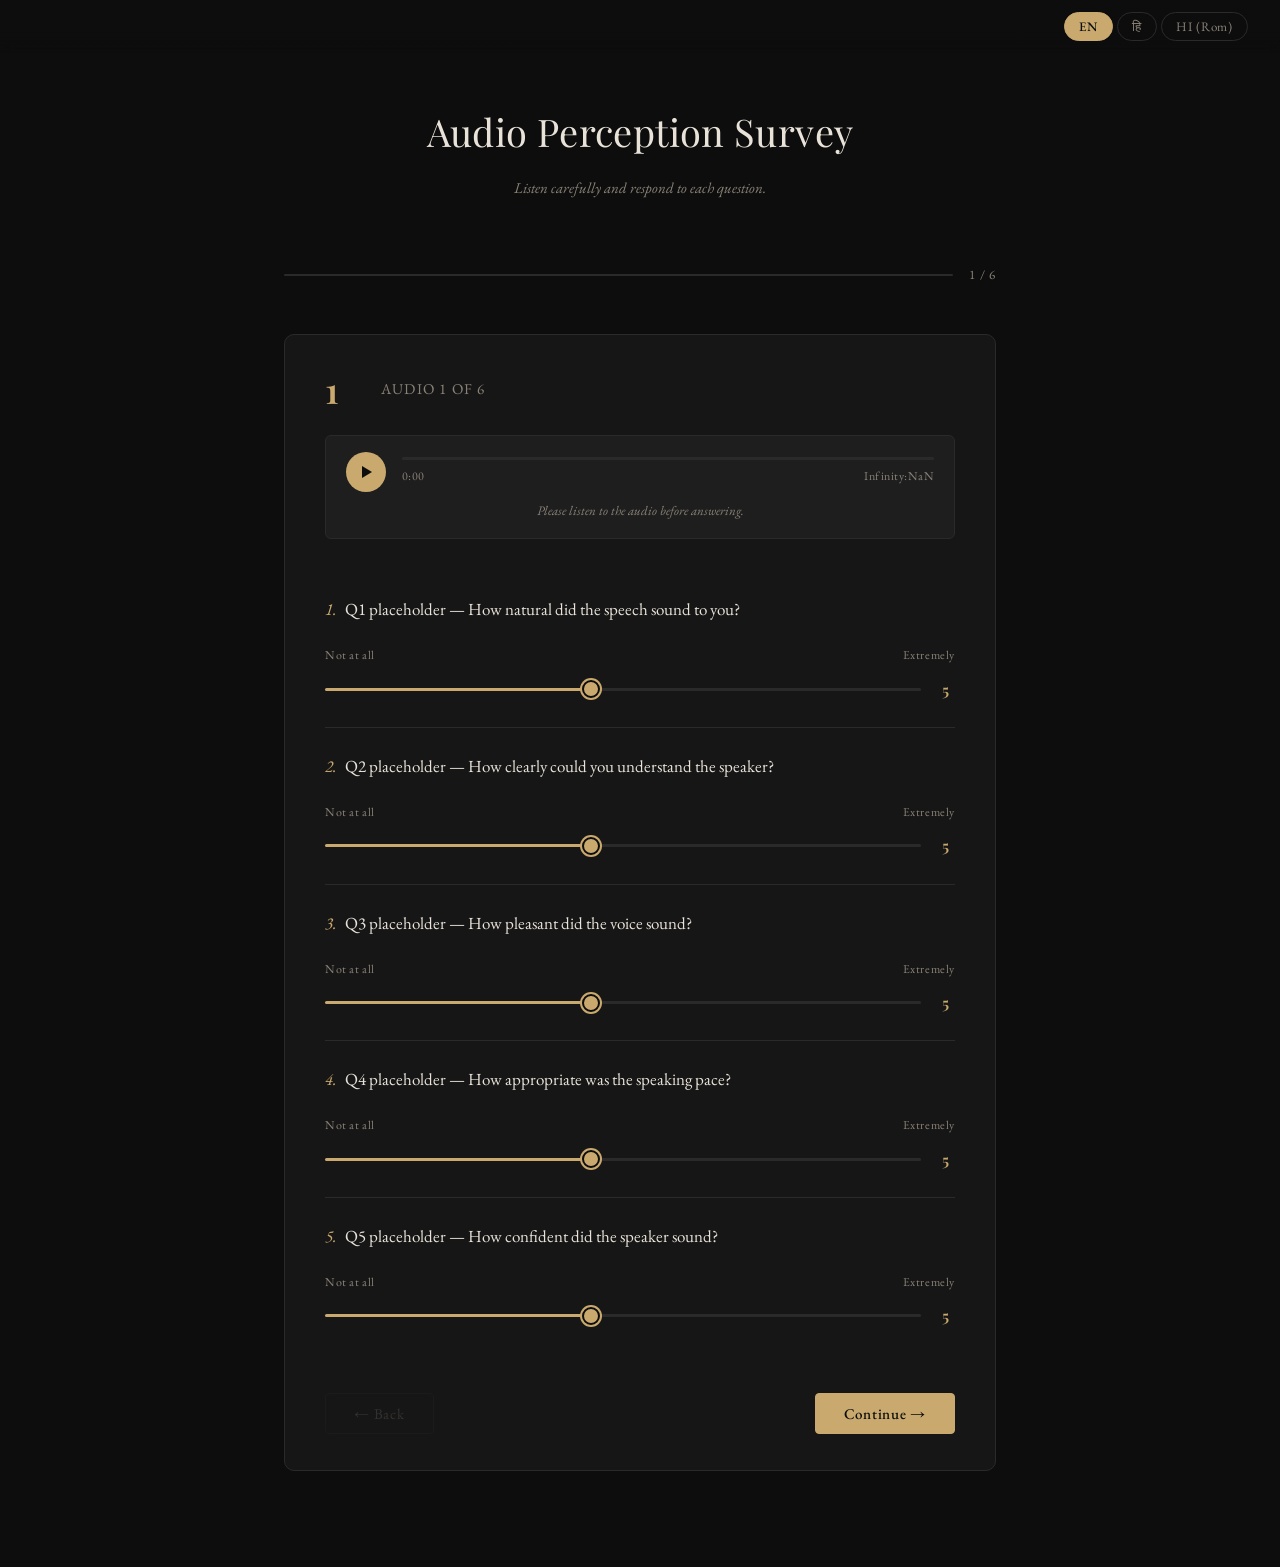
==== index.html @ 690ae93b "project" ====
<!DOCTYPE html>
<html lang="en">
<head>
  <meta charset="UTF-8">
  <meta name="viewport" content="width=device-width, initial-scale=1.0">
  <title>Audio Perception Survey</title>
  <meta name="description" content="Linguistic audio perception survey. Listen to each audio clip and rate it on five perceptual dimensions.">
  <link rel="preconnect" href="https://fonts.googleapis.com">
  <link rel="preconnect" href="https://fonts.gstatic.com" crossorigin>
  <link href="https://fonts.googleapis.com/css2?family=Playfair+Display:ital,wght@0,400;0,600;1,400&family=EB+Garamond:ital,wght@0,400;0,500;1,400&display=swap" rel="stylesheet">
  <link rel="stylesheet" href="style.css">
</head>
<body>

  <!-- Language Toggler -->
  <nav class="lang-bar" role="navigation" aria-label="Language selector">
    <button class="lang-btn active" data-lang="en"    id="lang-en"    aria-label="English">EN</button>
    <button class="lang-btn"        data-lang="hi"    id="lang-hi"    aria-label="Hindi">हि</button>
    <button class="lang-btn"        data-lang="hirom" id="lang-hirom" aria-label="Romanized Hindi">HI (Rom)</button>
  </nav>

  <main class="container" role="main">

    <!-- Header — no version badge shown to participant -->
    <header class="site-header">
      <h1 class="site-title">Audio Perception Survey</h1>
      <p class="site-subtitle">Listen carefully and respond to each question.</p>
    </header>

    <!-- Progress -->
    <div class="progress-wrap" id="progress-wrap">
      <div class="progress-track">
        <div class="progress-fill" id="progress-fill"></div>
      </div>
      <span class="progress-label" id="progress-label">1 / 6</span>
    </div>

    <!-- Audio Card (dynamically rendered) -->
    <div class="audio-card" id="audio-card"></div>

    <!-- Final / Thank You Screen -->
    <div class="final-screen" id="final-screen" role="region" aria-label="Completion screen">
      <h2 class="final-title" id="final-title">Thank you.</h2>
      <p class="final-subtitle" id="final-sub">Your responses have been recorded.</p>
      <button class="download-btn" id="download-btn" style="display:none" aria-label="Download responses as CSV">
        ⬇ Download Responses (CSV)
      </button>
    </div>

  </main>

  <!-- Toast warning -->
  <div class="warning-toast" id="toast" role="alert" aria-live="polite"></div>

  <script src="survey.js"></script>
  <script>
    // Cyclic audio assignment per version:
    //   v1: 11, 22, 33, 41, 52, 63
    //   v2: 12, 23, 31, 42, 53, 61
    //   v3: 13, 21, 32, 43, 51, 62
    var VERSIONS = [
      { version: 1, audios: ['11', '22', '33', '41', '52', '63'] },
      { version: 2, audios: ['12', '23', '31', '42', '53', '61'] },
      { version: 3, audios: ['13', '21', '32', '43', '51', '62'] }
    ];

    // Fisher-Yates shuffle
    function shuffle(arr) {
      var a = arr.slice();
      for (var i = a.length - 1; i > 0; i--) {
        var j = Math.floor(Math.random() * (i + 1));
        var tmp = a[i]; a[i] = a[j]; a[j] = tmp;
      }
      return a;
    }

    var STORAGE_KEY = 'survey_assignment';
    var assigned;

    try {
      var saved = localStorage.getItem(STORAGE_KEY);
      if (saved) {
        // Returning visitor — restore their exact assignment
        assigned = JSON.parse(saved);
      } else {
        // First visit — pick a random version and shuffle audio order
        var pick = VERSIONS[Math.floor(Math.random() * 3)];
        assigned = { version: pick.version, audios: shuffle(pick.audios) };
        localStorage.setItem(STORAGE_KEY, JSON.stringify(assigned));
      }
    } catch (e) {
      // localStorage unavailable — just assign randomly
      var pick = VERSIONS[Math.floor(Math.random() * 3)];
      assigned = { version: pick.version, audios: shuffle(pick.audios) };
    }

    initSurvey(assigned);
  </script>

</body>
</html>
---- style.css ----
@import url('https://fonts.googleapis.com/css2?family=Playfair+Display:ital,wght@0,400;0,600;1,400&family=EB+Garamond:ital,wght@0,400;0,500;1,400&display=swap');

*, *::before, *::after {
  box-sizing: border-box;
  margin: 0;
  padding: 0;
}

:root {
  --bg: #0d0d0d;
  --surface: #161616;
  --surface-2: #1e1e1e;
  --border: #2a2a2a;
  --text-primary: #e8e2d9;
  --text-secondary: #8a8278;
  --accent: #c9a96e;
  --accent-dim: rgba(201, 169, 110, 0.15);
  --font-serif: 'EB Garamond', 'Playfair Display', Georgia, serif;
  --font-display: 'Playfair Display', Georgia, serif;
  --transition: 0.25s ease;
  --radius: 6px;
}

html { scroll-behavior: smooth; }

body {
  background: var(--bg);
  color: var(--text-primary);
  font-family: var(--font-serif);
  font-size: 18px;
  line-height: 1.7;
  min-height: 100vh;
}

/* ── Language Toggler ── */
.lang-bar {
  position: fixed;
  top: 0; left: 0; right: 0;
  z-index: 100;
  display: flex;
  justify-content: flex-end;
  align-items: center;
  gap: 4px;
  padding: 12px 32px;
  background: linear-gradient(to bottom, rgba(13,13,13,0.98) 70%, transparent);
  backdrop-filter: blur(6px);
}

.lang-btn {
  background: none;
  border: 1px solid var(--border);
  color: var(--text-secondary);
  font-family: var(--font-serif);
  font-size: 13px;
  letter-spacing: 0.06em;
  padding: 5px 14px;
  cursor: pointer;
  border-radius: 20px;
  transition: all var(--transition);
}

.lang-btn:hover {
  border-color: var(--accent);
  color: var(--accent);
}

.lang-btn.active {
  background: var(--accent);
  border-color: var(--accent);
  color: #0d0d0d;
  font-weight: 500;
}

/* ── Layout ── */
.container {
  max-width: 760px;
  margin: 0 auto;
  padding: 100px 24px 80px;
}

/* ── Header ── */
.site-header {
  text-align: center;
  margin-bottom: 64px;
}

.site-title {
  font-family: var(--font-display);
  font-size: clamp(26px, 4vw, 38px);
  font-weight: 400;
  color: var(--text-primary);
  letter-spacing: 0.01em;
  margin-bottom: 10px;
}

.site-subtitle {
  font-size: 15px;
  color: var(--text-secondary);
  font-style: italic;
}

/* ── Progress ── */
.progress-wrap {
  display: flex;
  align-items: center;
  gap: 16px;
  margin-bottom: 48px;
}

.progress-track {
  flex: 1;
  height: 2px;
  background: var(--border);
  border-radius: 2px;
  overflow: hidden;
}

.progress-fill {
  height: 100%;
  background: var(--accent);
  border-radius: 2px;
  transition: width 0.5s ease;
  width: 0%;
}

.progress-label {
  font-size: 13px;
  color: var(--text-secondary);
  white-space: nowrap;
  letter-spacing: 0.06em;
}

/* ── Audio Card ── */
.audio-card {
  background: var(--surface);
  border: 1px solid var(--border);
  border-radius: 10px;
  padding: 36px 40px;
  margin-bottom: 16px;
}

.audio-card-header {
  display: flex;
  align-items: center;
  gap: 16px;
  margin-bottom: 28px;
}

.audio-number {
  font-family: var(--font-display);
  font-size: 36px;
  font-weight: 600;
  color: var(--accent);
  line-height: 1;
  min-width: 40px;
}

.audio-card-title {
  font-size: 15px;
  color: var(--text-secondary);
  letter-spacing: 0.08em;
  text-transform: uppercase;
}

/* Custom Audio Player */
.player-wrap {
  background: var(--surface-2);
  border: 1px solid var(--border);
  border-radius: var(--radius);
  padding: 16px 20px;
  margin-bottom: 32px;
}

.player-inner {
  display: flex;
  align-items: center;
  gap: 16px;
}

.play-btn {
  width: 40px; height: 40px;
  border-radius: 50%;
  background: var(--accent);
  border: none;
  cursor: pointer;
  display: flex; align-items: center; justify-content: center;
  flex-shrink: 0;
  transition: transform var(--transition), opacity var(--transition);
}

.play-btn:hover { transform: scale(1.08); opacity: 0.9; }
.play-btn:active { transform: scale(0.96); }

.play-btn svg { display: block; }

.player-timeline {
  flex: 1;
  display: flex;
  flex-direction: column;
  gap: 6px;
}

.timeline-bar {
  width: 100%;
  height: 3px;
  background: var(--border);
  border-radius: 3px;
  cursor: pointer;
  position: relative;
  overflow: hidden;
}

.timeline-progress {
  position: absolute;
  left: 0; top: 0; bottom: 0;
  background: var(--accent);
  border-radius: 3px;
  width: 0%;
  transition: width 0.1s linear;
  pointer-events: none;
}

.timeline-times {
  display: flex;
  justify-content: space-between;
  font-size: 12px;
  color: var(--text-secondary);
  letter-spacing: 0.04em;
}

.listen-note {
  font-size: 13px;
  color: var(--text-secondary);
  font-style: italic;
  text-align: center;
  margin-top: 8px;
}

/* ── Questions ── */
.questions-section {
  margin-top: 4px;
}

.question-item {
  padding: 24px 0;
  border-bottom: 1px solid var(--border);
}

.question-item:last-child { border-bottom: none; }

.question-text {
  font-size: 17px;
  color: var(--text-primary);
  line-height: 1.65;
  margin-bottom: 22px;
}

.question-text .q-num {
  color: var(--accent);
  font-style: italic;
  margin-right: 8px;
}

/* ── Slider ── */
.slider-wrap {
  display: flex;
  flex-direction: column;
  gap: 10px;
}

.slider-labels {
  display: flex;
  justify-content: space-between;
  font-size: 12px;
  color: var(--text-secondary);
  letter-spacing: 0.05em;
}

.slider-row {
  display: flex;
  align-items: center;
  gap: 14px;
}

.slider {
  -webkit-appearance: none;
  appearance: none;
  flex: 1;
  height: 3px;
  border-radius: 3px;
  background: linear-gradient(to right, var(--accent) 0%, var(--accent) 50%, var(--border) 50%, var(--border) 100%);
  outline: none;
  cursor: pointer;
  transition: background 0.1s;
}

.slider::-webkit-slider-thumb {
  -webkit-appearance: none;
  appearance: none;
  width: 18px; height: 18px;
  border-radius: 50%;
  background: var(--accent);
  border: 2px solid var(--bg);
  box-shadow: 0 0 0 2px var(--accent);
  cursor: pointer;
  transition: transform var(--transition);
}

.slider::-webkit-slider-thumb:hover { transform: scale(1.2); }
.slider::-moz-range-thumb {
  width: 18px; height: 18px;
  border-radius: 50%;
  background: var(--accent);
  border: 2px solid var(--bg);
  box-shadow: 0 0 0 2px var(--accent);
  cursor: pointer;
}

.slider-value {
  font-family: var(--font-display);
  font-size: 16px;
  font-weight: 600;
  color: var(--accent);
  min-width: 20px;
  text-align: center;
}

/* ── Navigation buttons ── */
.nav-wrap {
  display: flex;
  justify-content: space-between;
  align-items: center;
  margin-top: 40px;
  gap: 16px;
}

.nav-btn {
  background: none;
  border: 1px solid var(--border);
  color: var(--text-secondary);
  font-family: var(--font-serif);
  font-size: 15px;
  padding: 10px 28px;
  border-radius: 4px;
  cursor: pointer;
  letter-spacing: 0.05em;
  transition: all var(--transition);
  display: flex; align-items: center; gap: 8px;
}

.nav-btn:hover:not(:disabled) {
  border-color: var(--accent);
  color: var(--accent);
}

.nav-btn:disabled {
  opacity: 0.25;
  cursor: not-allowed;
}

.nav-btn.primary {
  background: var(--accent);
  border-color: var(--accent);
  color: #0d0d0d;
  font-weight: 500;
}

.nav-btn.primary:hover { opacity: 0.88; }

/* ── Thank You / Final Screen ── */
.final-screen {
  display: none;
  text-align: center;
  padding: 80px 0;
}

.final-screen.visible { display: block; }

.final-title {
  font-family: var(--font-display);
  font-size: 36px;
  font-weight: 400;
  margin-bottom: 16px;
  color: var(--text-primary);
}

.final-subtitle {
  color: var(--text-secondary);
  font-style: italic;
  margin-bottom: 40px;
}

.download-btn {
  display: inline-flex;
  align-items: center;
  gap: 10px;
  background: var(--accent);
  color: #0d0d0d;
  border: none;
  font-family: var(--font-serif);
  font-size: 15px;
  font-weight: 500;
  padding: 13px 32px;
  border-radius: 4px;
  cursor: pointer;
  letter-spacing: 0.06em;
  transition: opacity var(--transition);
}

.download-btn:hover { opacity: 0.88; }

/* ── Unanswered warning ── */
.warning-toast {
  position: fixed;
  bottom: 32px; left: 50%; transform: translateX(-50%);
  background: #2a1a0e;
  border: 1px solid var(--accent);
  color: var(--accent);
  font-size: 14px;
  padding: 10px 24px;
  border-radius: 4px;
  opacity: 0;
  pointer-events: none;
  transition: opacity 0.3s ease;
  white-space: nowrap;
}

.warning-toast.show { opacity: 1; }

/* ── Responsive ── */
@media (max-width: 600px) {
  .audio-card { padding: 24px 20px; }
  .lang-bar { padding: 10px 16px; gap: 6px; }
  .lang-btn { font-size: 12px; padding: 4px 10px; }
}
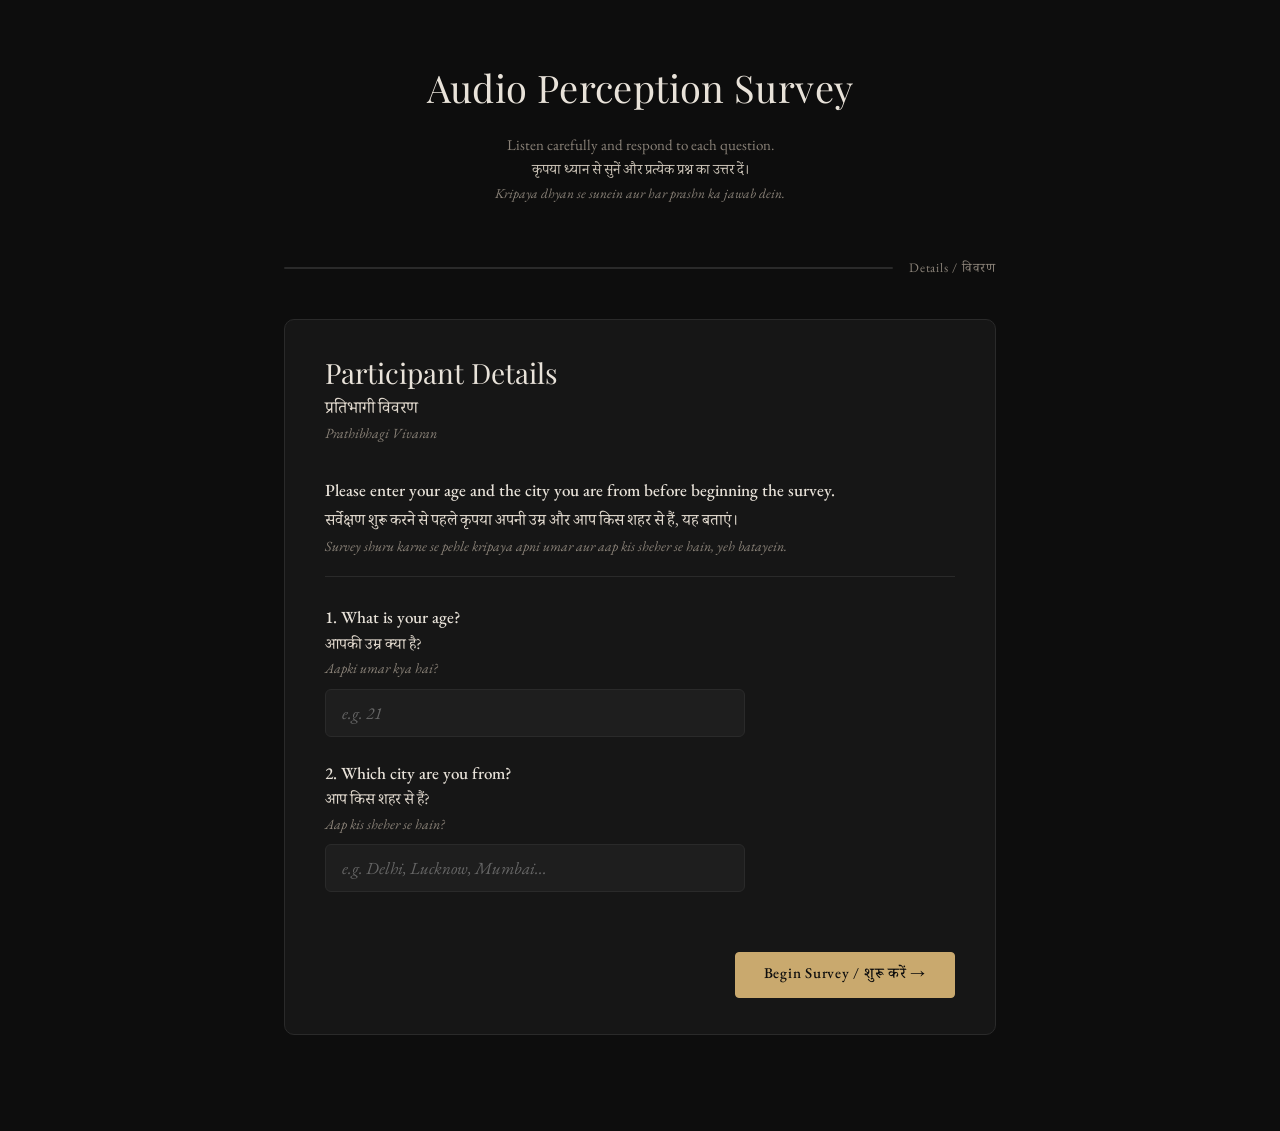
==== commit 8e65be96: "Adding questions" ====
--- a/index.html
+++ b/index.html
@@ -7,24 +7,21 @@
   <meta name="description" content="Linguistic audio perception survey. Listen to each audio clip and rate it on five perceptual dimensions.">
   <link rel="preconnect" href="https://fonts.googleapis.com">
   <link rel="preconnect" href="https://fonts.gstatic.com" crossorigin>
-  <link href="https://fonts.googleapis.com/css2?family=Playfair+Display:ital,wght@0,400;0,600;1,400&family=EB+Garamond:ital,wght@0,400;0,500;1,400&display=swap" rel="stylesheet">
+  <link href="https://fonts.googleapis.com/css2?family=EB+Garamond:ital,wght@0,400;0,500;1,400&family=Noto+Serif+Devanagari:wght@400;500;600&family=Playfair+Display:ital,wght@0,400;0,600;1,400&display=swap" rel="stylesheet">
   <link rel="stylesheet" href="style.css">
 </head>
 <body>
-
-  <!-- Language Toggler -->
-  <nav class="lang-bar" role="navigation" aria-label="Language selector">
-    <button class="lang-btn active" data-lang="en"    id="lang-en"    aria-label="English">EN</button>
-    <button class="lang-btn"        data-lang="hi"    id="lang-hi"    aria-label="Hindi">हि</button>
-    <button class="lang-btn"        data-lang="hirom" id="lang-hirom" aria-label="Romanized Hindi">HI (Rom)</button>
-  </nav>
 
   <main class="container" role="main">
 
     <!-- Header — no version badge shown to participant -->
     <header class="site-header">
       <h1 class="site-title">Audio Perception Survey</h1>
-      <p class="site-subtitle">Listen carefully and respond to each question.</p>
+      <p class="site-subtitle">
+        Listen carefully and respond to each question.<br>
+        <span class="sub-hi">कृपया ध्यान से सुनें और प्रत्येक प्रश्न का उत्तर दें।</span><br>
+        <span class="sub-hirom">Kripaya dhyan se sunein aur har prashn ka jawab dein.</span>
+      </p>
     </header>
 
     <!-- Progress -->
@@ -32,10 +29,10 @@
       <div class="progress-track">
         <div class="progress-fill" id="progress-fill"></div>
       </div>
-      <span class="progress-label" id="progress-label">1 / 6</span>
+      <span class="progress-label" id="progress-label">Details / विवरण</span>
     </div>
 
-    <!-- Audio Card (dynamically rendered) -->
+    <!-- Audio Card (dynamically rendered: Demographics then Audio clips) -->
     <div class="audio-card" id="audio-card"></div>
 
     <!-- Final / Thank You Screen -->
--- a/style.css
+++ b/style.css
@@ -1,4 +1,4 @@
-@import url('https://fonts.googleapis.com/css2?family=Playfair+Display:ital,wght@0,400;0,600;1,400&family=EB+Garamond:ital,wght@0,400;0,500;1,400&display=swap');
+@import url('https://fonts.googleapis.com/css2?family=EB+Garamond:ital,wght@0,400;0,500;1,400&family=Noto+Serif+Devanagari:wght@400;500;600&family=Playfair+Display:ital,wght@0,400;0,600;1,400&display=swap');
 
 *, *::before, *::after {
   box-sizing: border-box;
@@ -15,7 +15,7 @@
   --text-secondary: #8a8278;
   --accent: #c9a96e;
   --accent-dim: rgba(201, 169, 110, 0.15);
-  --font-serif: 'EB Garamond', 'Playfair Display', Georgia, serif;
+  --font-serif: 'EB Garamond', 'Noto Serif Devanagari', Georgia, serif;
   --font-display: 'Playfair Display', Georgia, serif;
   --transition: 0.25s ease;
   --radius: 6px;
@@ -32,56 +32,17 @@
   min-height: 100vh;
 }
 
-/* ── Language Toggler ── */
-.lang-bar {
-  position: fixed;
-  top: 0; left: 0; right: 0;
-  z-index: 100;
-  display: flex;
-  justify-content: flex-end;
-  align-items: center;
-  gap: 4px;
-  padding: 12px 32px;
-  background: linear-gradient(to bottom, rgba(13,13,13,0.98) 70%, transparent);
-  backdrop-filter: blur(6px);
-}
-
-.lang-btn {
-  background: none;
-  border: 1px solid var(--border);
-  color: var(--text-secondary);
-  font-family: var(--font-serif);
-  font-size: 13px;
-  letter-spacing: 0.06em;
-  padding: 5px 14px;
-  cursor: pointer;
-  border-radius: 20px;
-  transition: all var(--transition);
-}
-
-.lang-btn:hover {
-  border-color: var(--accent);
-  color: var(--accent);
-}
-
-.lang-btn.active {
-  background: var(--accent);
-  border-color: var(--accent);
-  color: #0d0d0d;
-  font-weight: 500;
-}
-
 /* ── Layout ── */
 .container {
   max-width: 760px;
   margin: 0 auto;
-  padding: 100px 24px 80px;
+  padding: 56px 24px 80px;
 }
 
 /* ── Header ── */
 .site-header {
   text-align: center;
-  margin-bottom: 64px;
+  margin-bottom: 52px;
 }
 
 .site-title {
@@ -90,13 +51,24 @@
   font-weight: 400;
   color: var(--text-primary);
   letter-spacing: 0.01em;
-  margin-bottom: 10px;
+  margin-bottom: 12px;
 }
 
 .site-subtitle {
   font-size: 15px;
   color: var(--text-secondary);
+  line-height: 1.6;
+}
+
+.site-subtitle .sub-hi {
+  color: #c8c0b4;
+  font-size: 14.5px;
+}
+
+.site-subtitle .sub-hirom {
+  color: var(--text-secondary);
   font-style: italic;
+  font-size: 13.5px;
 }
 
 /* ── Progress ── */
@@ -104,7 +76,7 @@
   display: flex;
   align-items: center;
   gap: 16px;
-  margin-bottom: 48px;
+  margin-bottom: 40px;
 }
 
 .progress-track {
@@ -130,7 +102,7 @@
   letter-spacing: 0.06em;
 }
 
-/* ── Audio Card ── */
+/* ── Card (Audio & Demographics) ── */
 .audio-card {
   background: var(--surface);
   border: 1px solid var(--border);
@@ -155,11 +127,22 @@
   min-width: 40px;
 }
 
+.audio-card-titles {
+  display: flex;
+  flex-direction: column;
+  gap: 2px;
+}
+
 .audio-card-title {
   font-size: 15px;
   color: var(--text-secondary);
   letter-spacing: 0.08em;
   text-transform: uppercase;
+}
+
+.audio-card-subtitle-hi {
+  font-size: 13px;
+  color: #9c9489;
 }
 
 /* Custom Audio Player */
@@ -229,36 +212,170 @@
 }
 
 .listen-note {
-  font-size: 13px;
-  color: var(--text-secondary);
-  font-style: italic;
+  font-size: 13.5px;
+  color: var(--text-secondary);
   text-align: center;
-  margin-top: 8px;
+  margin-top: 10px;
+  line-height: 1.5;
+}
+
+.listen-note span {
+  font-size: 12.5px;
+  color: #9c9489;
 }
 
 /* ── Questions ── */
 .questions-section {
-  margin-top: 4px;
+  margin-top: 8px;
 }
 
 .question-item {
-  padding: 24px 0;
+  padding: 26px 0;
   border-bottom: 1px solid var(--border);
 }
 
 .question-item:last-child { border-bottom: none; }
 
-.question-text {
-  font-size: 17px;
-  color: var(--text-primary);
-  line-height: 1.65;
-  margin-bottom: 22px;
-}
-
-.question-text .q-num {
+.question-header {
+  display: flex;
+  align-items: flex-start;
+  gap: 12px;
+  margin-bottom: 18px;
+}
+
+.question-header .q-num {
+  font-family: var(--font-display);
+  font-size: 20px;
   color: var(--accent);
   font-style: italic;
-  margin-right: 8px;
+  line-height: 1.35;
+  flex-shrink: 0;
+}
+
+.q-multilang {
+  display: flex;
+  flex-direction: column;
+  gap: 4px;
+}
+
+.q-en {
+  font-size: 17px;
+  color: var(--text-primary);
+  font-weight: 500;
+  line-height: 1.45;
+}
+
+.q-hi {
+  font-size: 16px;
+  color: #dfd7cc;
+  line-height: 1.45;
+}
+
+.q-hirom {
+  font-size: 14px;
+  color: var(--text-secondary);
+  font-style: italic;
+  line-height: 1.45;
+}
+
+/* ── Demographics Card ── */
+.demographics-card-inner {
+  display: flex;
+  flex-direction: column;
+}
+
+.demographics-header {
+  margin-bottom: 16px;
+}
+
+.demographics-title {
+  font-family: var(--font-display);
+  font-size: 28px;
+  font-weight: 400;
+  color: var(--text-primary);
+  line-height: 1.2;
+}
+
+.demographics-sub-hi {
+  font-size: 17px;
+  color: #dfd7cc;
+  margin-top: 4px;
+}
+
+.demographics-sub-hirom {
+  font-size: 14px;
+  color: var(--text-secondary);
+  font-style: italic;
+}
+
+.demographics-intro {
+  margin: 16px 0 28px;
+  padding-bottom: 20px;
+  border-bottom: 1px solid var(--border);
+  display: flex;
+  flex-direction: column;
+  gap: 5px;
+}
+
+.demographics-body {
+  display: flex;
+  flex-direction: column;
+  gap: 24px;
+  margin-bottom: 24px;
+}
+
+.demographics-field {
+  display: flex;
+  flex-direction: column;
+  gap: 10px;
+}
+
+.demographics-label {
+  display: flex;
+  flex-direction: column;
+  gap: 3px;
+  cursor: pointer;
+}
+
+.demographics-label .q-en {
+  font-size: 17px;
+  color: var(--text-primary);
+  font-weight: 500;
+}
+
+.demographics-label .q-hi {
+  font-size: 15.5px;
+  color: #dfd7cc;
+}
+
+.demographics-label .q-hirom {
+  font-size: 14px;
+  color: var(--text-secondary);
+  font-style: italic;
+}
+
+.demographics-input {
+  width: 100%;
+  max-width: 420px;
+  background: var(--surface-2);
+  border: 1px solid var(--border);
+  color: var(--text-primary);
+  font-family: var(--font-serif);
+  font-size: 17px;
+  padding: 12px 16px;
+  border-radius: var(--radius);
+  outline: none;
+  transition: border-color var(--transition), box-shadow var(--transition);
+}
+
+.demographics-input:focus {
+  border-color: var(--accent);
+  box-shadow: 0 0 0 1px var(--accent);
+}
+
+.demographics-input::placeholder {
+  color: #666;
+  font-style: italic;
 }
 
 /* ── Slider ── */
@@ -271,9 +388,9 @@
 .slider-labels {
   display: flex;
   justify-content: space-between;
-  font-size: 12px;
-  color: var(--text-secondary);
-  letter-spacing: 0.05em;
+  font-size: 12.5px;
+  color: var(--text-secondary);
+  letter-spacing: 0.03em;
 }
 
 .slider-row {
@@ -330,7 +447,7 @@
   display: flex;
   justify-content: space-between;
   align-items: center;
-  margin-top: 40px;
+  margin-top: 36px;
   gap: 16px;
 }
 
@@ -382,12 +499,13 @@
   font-weight: 400;
   margin-bottom: 16px;
   color: var(--text-primary);
+  line-height: 1.3;
 }
 
 .final-subtitle {
   color: var(--text-secondary);
-  font-style: italic;
   margin-bottom: 40px;
+  line-height: 1.6;
 }
 
 .download-btn {
@@ -423,6 +541,7 @@
   pointer-events: none;
   transition: opacity 0.3s ease;
   white-space: nowrap;
+  z-index: 1000;
 }
 
 .warning-toast.show { opacity: 1; }
@@ -430,6 +549,6 @@
 /* ── Responsive ── */
 @media (max-width: 600px) {
   .audio-card { padding: 24px 20px; }
-  .lang-bar { padding: 10px 16px; gap: 6px; }
-  .lang-btn { font-size: 12px; padding: 4px 10px; }
-}
+  .demographics-input { max-width: 100%; }
+  .container { padding: 36px 16px 60px; }
+}
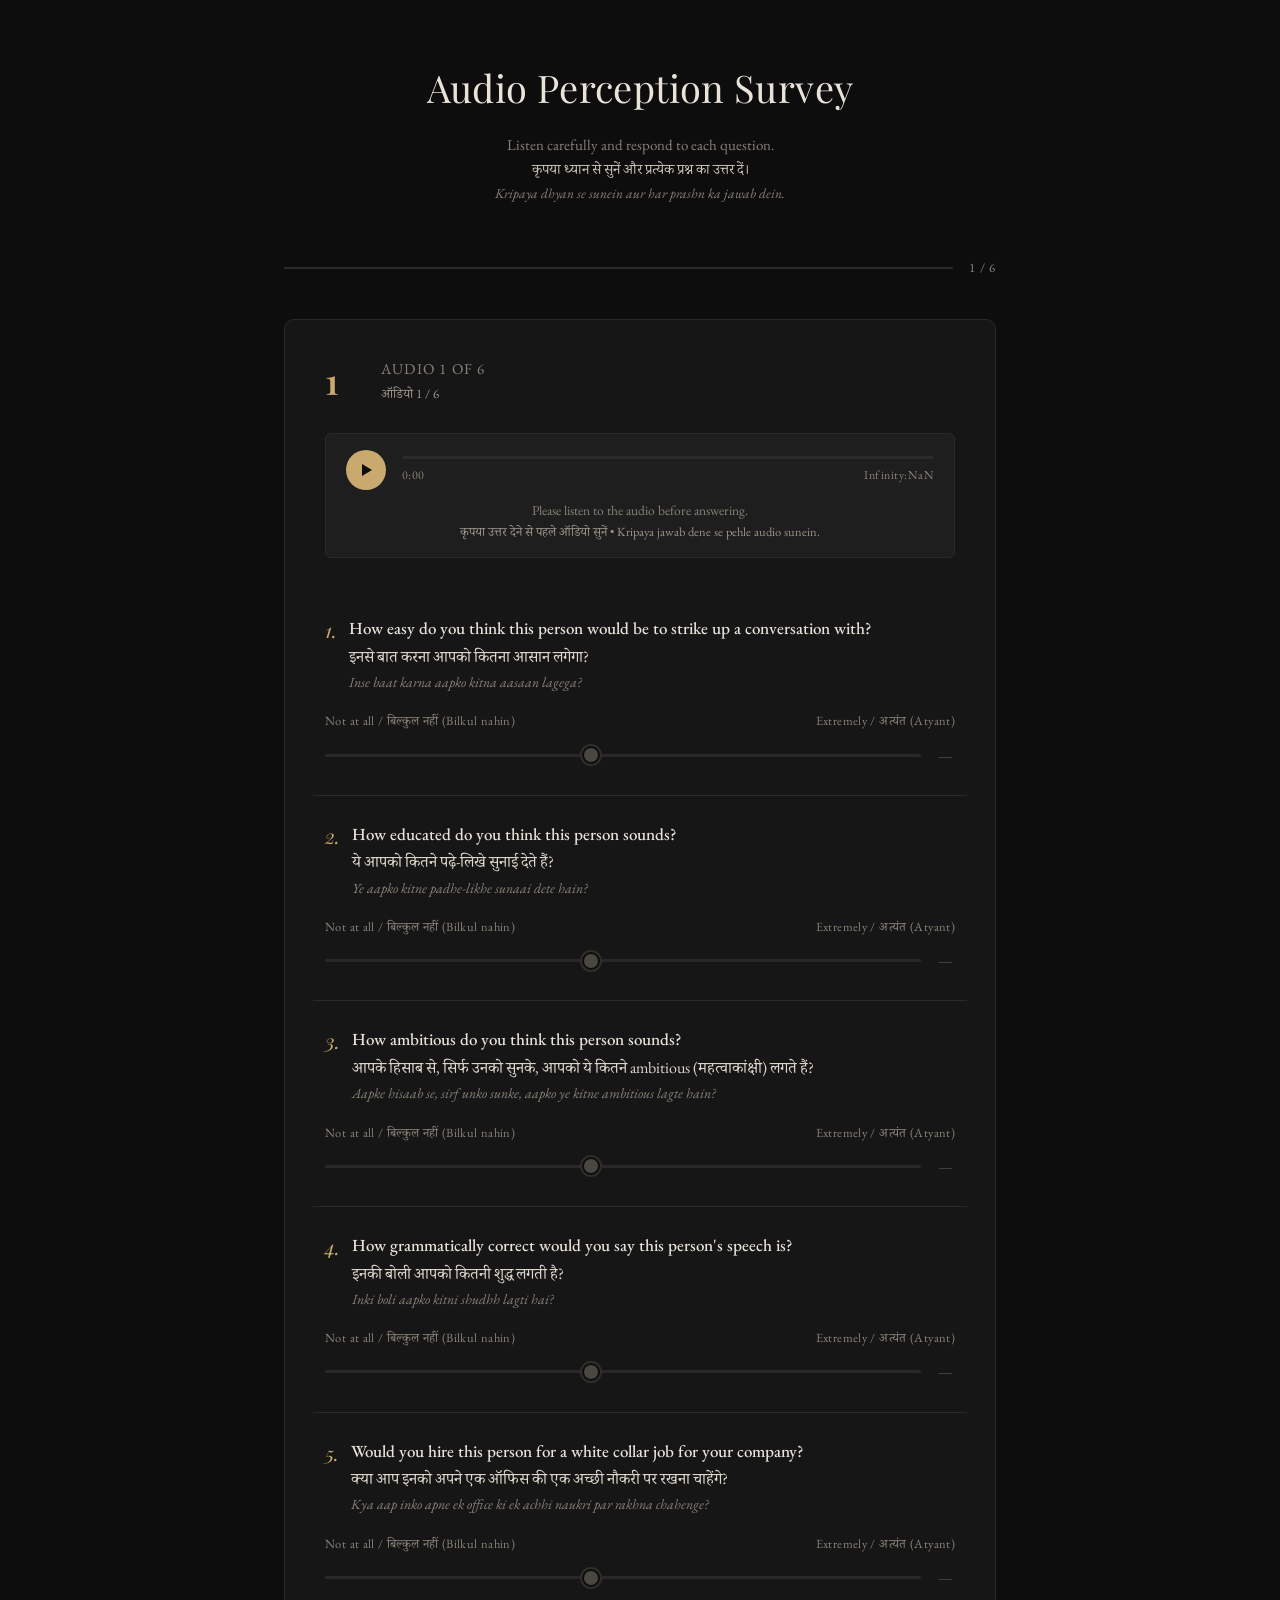
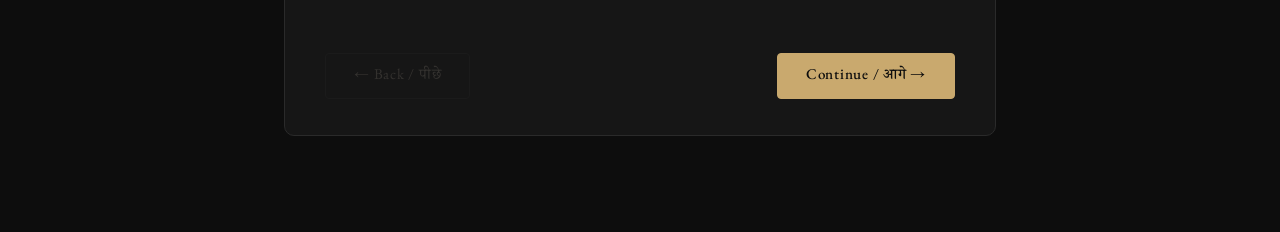
==== commit 93b649b9: "participant details to back" ====
--- a/index.html
+++ b/index.html
@@ -29,7 +29,7 @@
       <div class="progress-track">
         <div class="progress-fill" id="progress-fill"></div>
       </div>
-      <span class="progress-label" id="progress-label">Details / विवरण</span>
+      <span class="progress-label" id="progress-label">1 / 6</span>
     </div>
 
     <!-- Audio Card (dynamically rendered: Demographics then Audio clips) -->
--- a/style.css
+++ b/style.css
@@ -230,11 +230,23 @@
 }
 
 .question-item {
-  padding: 26px 0;
+  padding: 26px 12px;
+  margin: 0 -12px;
   border-bottom: 1px solid var(--border);
+  transition: background 0.3s ease;
 }
 
 .question-item:last-child { border-bottom: none; }
+
+.question-item.highlight-unanswered {
+  animation: pulse-unanswered 0.8s ease;
+}
+
+@keyframes pulse-unanswered {
+  0% { background: transparent; }
+  35% { background: rgba(201, 169, 110, 0.12); border-radius: var(--radius); }
+  100% { background: transparent; }
+}
 
 .question-header {
   display: flex;
@@ -424,6 +436,7 @@
 }
 
 .slider::-webkit-slider-thumb:hover { transform: scale(1.2); }
+
 .slider::-moz-range-thumb {
   width: 18px; height: 18px;
   border-radius: 50%;
@@ -431,6 +444,36 @@
   border: 2px solid var(--bg);
   box-shadow: 0 0 0 2px var(--accent);
   cursor: pointer;
+  transition: transform var(--transition);
+}
+
+.slider::-moz-range-thumb:hover { transform: scale(1.2); }
+
+/* ── Untouched / Discoloured Slider ── */
+.slider.untouched {
+  background: #282828 !important;
+}
+
+.slider.untouched::-webkit-slider-thumb {
+  background: #4a4742 !important;
+  box-shadow: 0 0 0 2px #302e2b !important;
+  border: 2px solid var(--bg) !important;
+}
+
+.slider.untouched::-webkit-slider-thumb:hover {
+  background: #5c5852 !important;
+  box-shadow: 0 0 0 2px #44403a !important;
+}
+
+.slider.untouched::-moz-range-thumb {
+  background: #4a4742 !important;
+  box-shadow: 0 0 0 2px #302e2b !important;
+  border: 2px solid var(--bg) !important;
+}
+
+.slider.untouched::-moz-range-thumb:hover {
+  background: #5c5852 !important;
+  box-shadow: 0 0 0 2px #44403a !important;
 }
 
 .slider-value {
@@ -440,6 +483,14 @@
   color: var(--accent);
   min-width: 20px;
   text-align: center;
+  transition: color var(--transition);
+}
+
+.slider-value.untouched {
+  color: var(--text-secondary);
+  font-family: var(--font-serif);
+  font-weight: 400;
+  opacity: 0.45;
 }
 
 /* ── Navigation buttons ── */
@@ -482,7 +533,12 @@
   font-weight: 500;
 }
 
-.nav-btn.primary:hover { opacity: 0.88; }
+.nav-btn.primary:hover:not(:disabled) {
+  background: var(--accent);
+  border-color: var(--accent);
+  color: #0d0d0d !important;
+  opacity: 0.88;
+}
 
 /* ── Thank You / Final Screen ── */
 .final-screen {
@@ -525,7 +581,10 @@
   transition: opacity var(--transition);
 }
 
-.download-btn:hover { opacity: 0.88; }
+.download-btn:hover {
+  opacity: 0.88;
+  color: #0d0d0d;
+}
 
 /* ── Unanswered warning ── */
 .warning-toast {
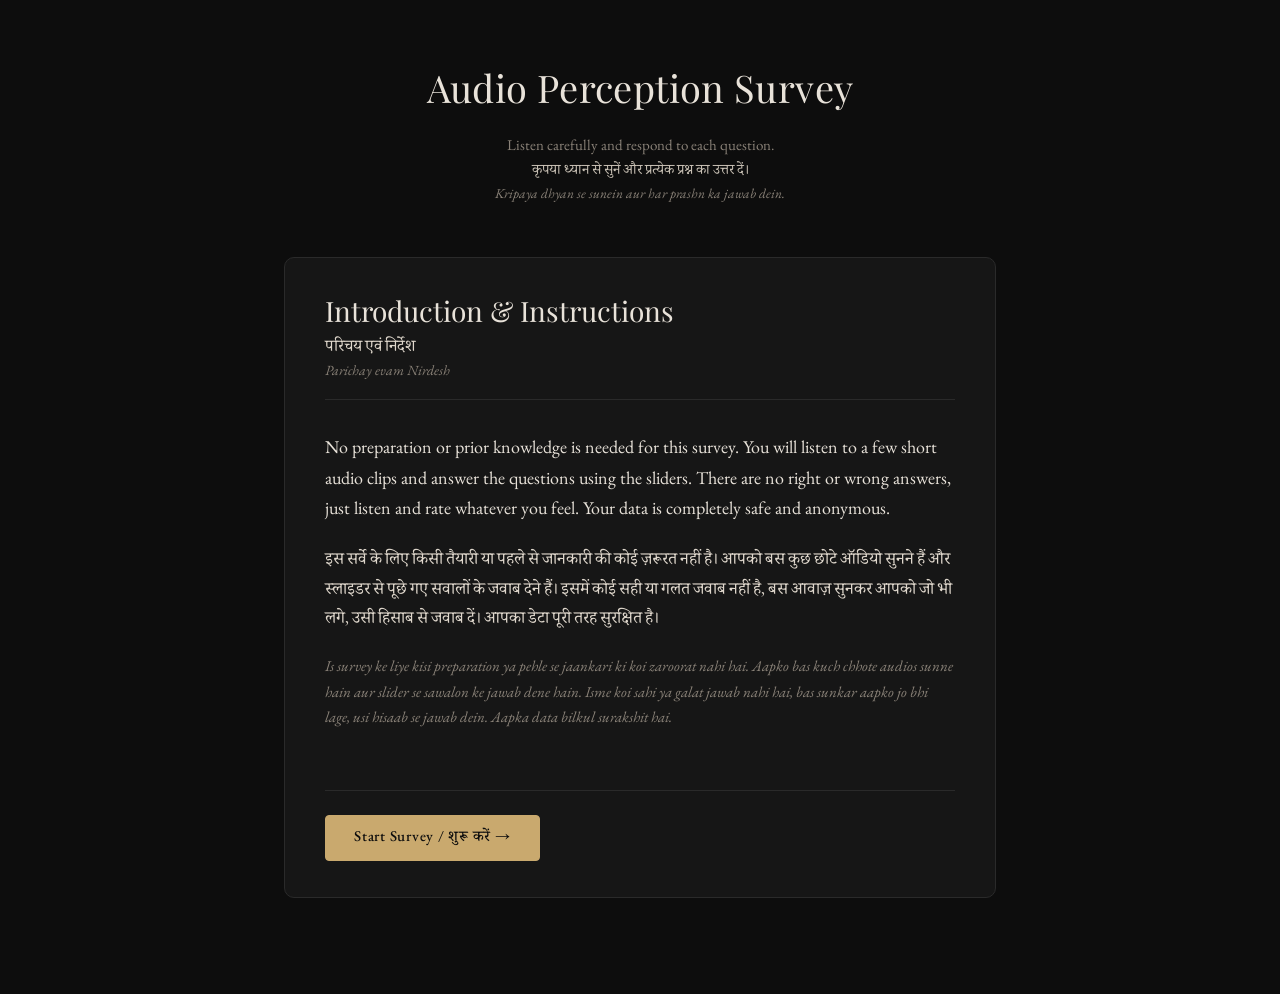
==== commit a9ee2587: "Added introduction page" ====
--- a/index.html
+++ b/index.html
@@ -25,14 +25,14 @@
     </header>
 
     <!-- Progress -->
-    <div class="progress-wrap" id="progress-wrap">
+    <div class="progress-wrap" id="progress-wrap" style="display: none;">
       <div class="progress-track">
         <div class="progress-fill" id="progress-fill"></div>
       </div>
       <span class="progress-label" id="progress-label">1 / 6</span>
     </div>
 
-    <!-- Audio Card (dynamically rendered: Demographics then Audio clips) -->
+    <!-- Audio Card (dynamically rendered: Audio clips then Demographics) -->
     <div class="audio-card" id="audio-card"></div>
 
     <!-- Final / Thank You Screen -->
@@ -51,6 +51,11 @@
 
   <script src="survey.js"></script>
   <script>
+    // ── Version Assignment Mode ──────────────────────────────────────────────────
+    // null: auto-balance by asking Google Sheets which version is least populated
+    // 1, 2, or 3: manual override to force a specific version
+    var FORCE_VERSION = null;
+
     // Cyclic audio assignment per version:
     //   v1: 11, 22, 33, 41, 52, 63
     //   v2: 12, 23, 31, 42, 53, 61
@@ -71,27 +76,75 @@
       return a;
     }
 
+    function getRandomVersion() {
+      return VERSIONS[Math.floor(Math.random() * VERSIONS.length)];
+    }
+
+    function getVersionByNumber(num) {
+      for (var i = 0; i < VERSIONS.length; i++) {
+        if (VERSIONS[i].version === num) return VERSIONS[i];
+      }
+      return getRandomVersion();
+    }
+
     var STORAGE_KEY = 'survey_assignment';
-    var assigned;
+    var SHEETS_URL = 'https://script.google.com/macros/s/AKfycbzBBd_JTtiQg8tRpocrWNWWoKgUk8vV_0itOixiJO8VvHOMZf--6V8zORVDwdPlQnrxtQ/exec';
 
+    function buildAssignment(pick) {
+      var assigned = { version: pick.version, audios: shuffle(pick.audios) };
+      try {
+        localStorage.setItem(STORAGE_KEY, JSON.stringify(assigned));
+      } catch (e) {}
+      return assigned;
+    }
+
+    // 1. Returning visitor check: restore existing assignment immediately
+    var savedAssignment = null;
     try {
       var saved = localStorage.getItem(STORAGE_KEY);
       if (saved) {
-        // Returning visitor — restore their exact assignment
-        assigned = JSON.parse(saved);
-      } else {
-        // First visit — pick a random version and shuffle audio order
-        var pick = VERSIONS[Math.floor(Math.random() * 3)];
-        assigned = { version: pick.version, audios: shuffle(pick.audios) };
-        localStorage.setItem(STORAGE_KEY, JSON.stringify(assigned));
+        savedAssignment = JSON.parse(saved);
       }
-    } catch (e) {
-      // localStorage unavailable — just assign randomly
-      var pick = VERSIONS[Math.floor(Math.random() * 3)];
-      assigned = { version: pick.version, audios: shuffle(pick.audios) };
+    } catch (e) {}
+
+    var configPromise;
+
+    if (savedAssignment) {
+      configPromise = Promise.resolve(savedAssignment);
+    } else if (FORCE_VERSION) {
+      configPromise = Promise.resolve(buildAssignment(getVersionByNumber(FORCE_VERSION)));
+    } else {
+      configPromise = new Promise(function(resolve) {
+        var resolved = false;
+        var timeoutTimer = setTimeout(function() {
+          if (!resolved) {
+            resolved = true;
+            resolve(buildAssignment(getRandomVersion()));
+          }
+        }, 2000);
+
+        fetch(SHEETS_URL)
+          .then(function(res) { return res.json(); })
+          .then(function(data) {
+            if (!resolved) {
+              resolved = true;
+              clearTimeout(timeoutTimer);
+              var pick = (data && data.least) ? getVersionByNumber(data.least) : getRandomVersion();
+              resolve(buildAssignment(pick));
+            }
+          })
+          .catch(function() {
+            if (!resolved) {
+              resolved = true;
+              clearTimeout(timeoutTimer);
+              resolve(buildAssignment(getRandomVersion()));
+            }
+          });
+      });
     }
 
-    initSurvey(assigned);
+    // Launch survey immediately — Intro slide displays with 0ms delay!
+    initSurvey(configPromise);
   </script>
 
 </body>
--- a/style.css
+++ b/style.css
@@ -288,6 +288,72 @@
   color: var(--text-secondary);
   font-style: italic;
   line-height: 1.45;
+}
+
+/* ── Introduction Card ── */
+.intro-card-inner {
+  display: flex;
+  flex-direction: column;
+}
+
+.intro-header {
+  margin-bottom: 24px;
+  padding-bottom: 16px;
+  border-bottom: 1px solid var(--border);
+}
+
+.intro-title {
+  font-family: var(--font-display);
+  font-size: 28px;
+  font-weight: 400;
+  color: var(--text-primary);
+  line-height: 1.2;
+}
+
+.intro-sub-hi {
+  font-size: 16.5px;
+  color: #dfd7cc;
+  margin-top: 4px;
+}
+
+.intro-sub-hirom {
+  font-size: 14px;
+  color: var(--text-secondary);
+  font-style: italic;
+}
+
+.intro-body {
+  display: flex;
+  flex-direction: column;
+  gap: 20px;
+  margin: 8px 0 24px;
+}
+
+.intro-text-en {
+  font-size: 18px;
+  color: var(--text-primary);
+  line-height: 1.7;
+}
+
+.intro-text-hi {
+  font-size: 17px;
+  color: #dfd7cc;
+  line-height: 1.75;
+}
+
+.intro-text-hirom {
+  font-size: 15px;
+  color: var(--text-secondary);
+  font-style: italic;
+  line-height: 1.7;
+}
+
+.intro-nav {
+  display: flex;
+  justify-content: flex-end;
+  margin-top: 12px;
+  padding-top: 24px;
+  border-top: 1px solid var(--border);
 }
 
 /* ── Demographics Card ── */
@@ -605,9 +671,41 @@
 
 .warning-toast.show { opacity: 1; }
 
+/* ── Loading Spinner ── */
+.loading-state {
+  text-align: center;
+  padding: 48px 20px;
+}
+
+.loading-spinner {
+  width: 34px;
+  height: 34px;
+  margin: 0 auto 16px;
+  border: 3px solid var(--border);
+  border-top-color: var(--accent);
+  border-radius: 50%;
+  animation: spin 0.8s linear infinite;
+}
+
+@keyframes spin {
+  to { transform: rotate(360deg); }
+}
+
+.loading-text {
+  font-size: 16px;
+  color: var(--text-primary);
+  line-height: 1.5;
+}
+
 /* ── Responsive ── */
 @media (max-width: 600px) {
   .audio-card { padding: 24px 20px; }
+  .intro-body { gap: 16px; margin-bottom: 20px; }
+  .intro-text-en { font-size: 17px; }
+  .intro-text-hi { font-size: 16px; }
+  .intro-text-hirom { font-size: 14px; }
+  .intro-nav { justify-content: stretch; }
+  .intro-nav .nav-btn { width: 100%; justify-content: center; }
   .demographics-input { max-width: 100%; }
   .container { padding: 36px 16px 60px; }
 }
